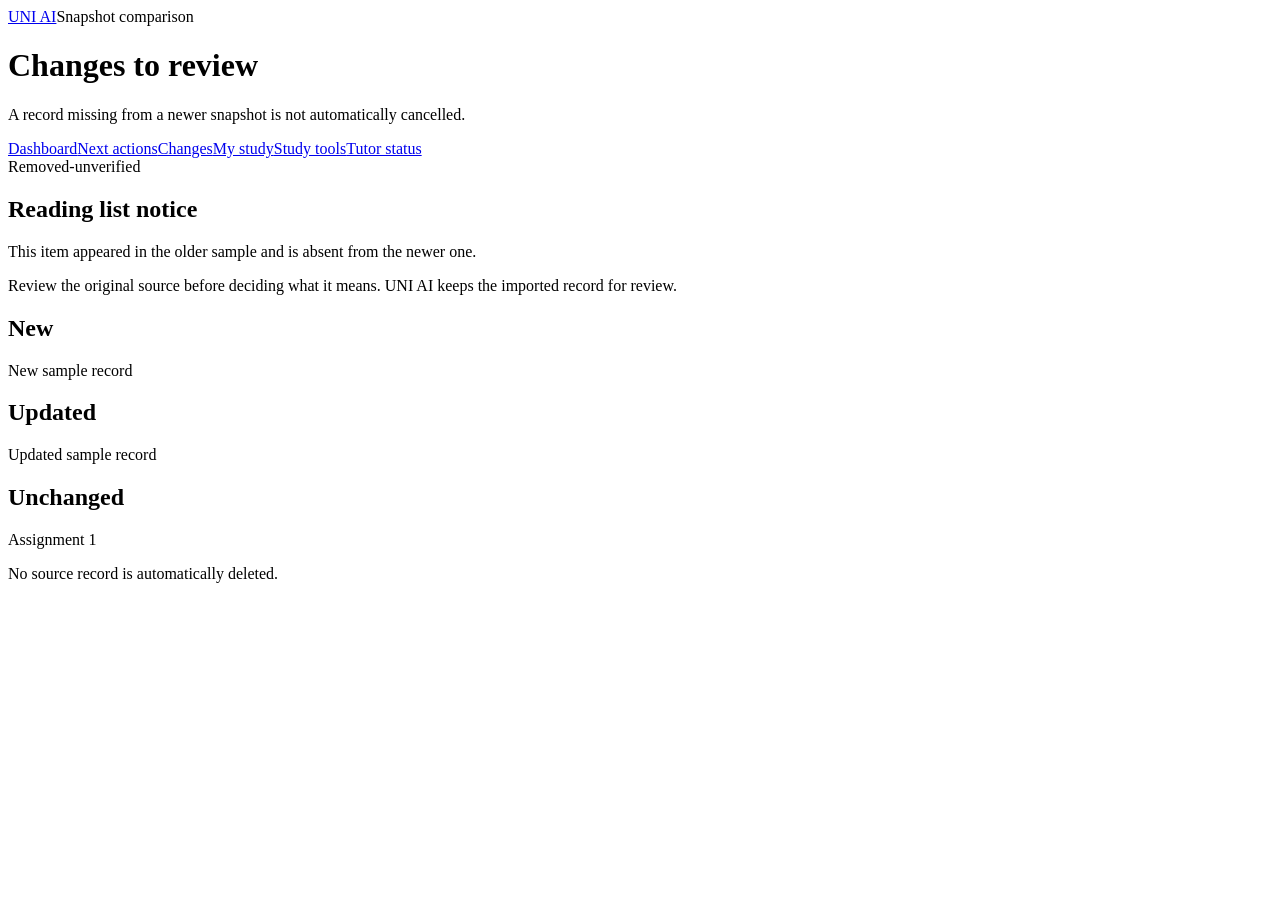
==== changes.html @ 8e0fdf9d "Add Week 4 prototype page: changes.html" ====
<!doctype html>
<html lang="en"><head><meta charset="utf-8"><meta name="viewport" content="width=device-width, initial-scale=1"><title>UNI AI — Changes</title><link rel="stylesheet" href="style.css"></head>
<body><!-- serves: REQ-004, REQ-008 -->
<header><a class="brand" href="index.html">UNI AI</a><span class="status">Snapshot comparison</span></header><main><h1>Changes to review</h1><p class="muted">A record missing from a newer snapshot is not automatically cancelled.</p>
<nav><a href="index.html">Dashboard</a><a href="next-actions.html">Next actions</a><a aria-current="page" href="changes.html">Changes</a><a href="my-study.html">My study</a><a href="study-tools.html">Study tools</a><a href="tutor.html">Tutor status</a></nav>
<article class="card warning"><span class="tag">Removed-unverified</span><h2>Reading list notice</h2><p>This item appeared in the older sample and is absent from the newer one.</p><p>Review the original source before deciding what it means. UNI AI keeps the imported record for review.</p></article>
<section class="grid"><article class="card"><h2>New</h2><p>New sample record</p></article><article class="card"><h2>Updated</h2><p>Updated sample record</p></article><article class="card"><h2>Unchanged</h2><p>Assignment 1</p></article></section></main><footer>No source record is automatically deleted.</footer></body></html>
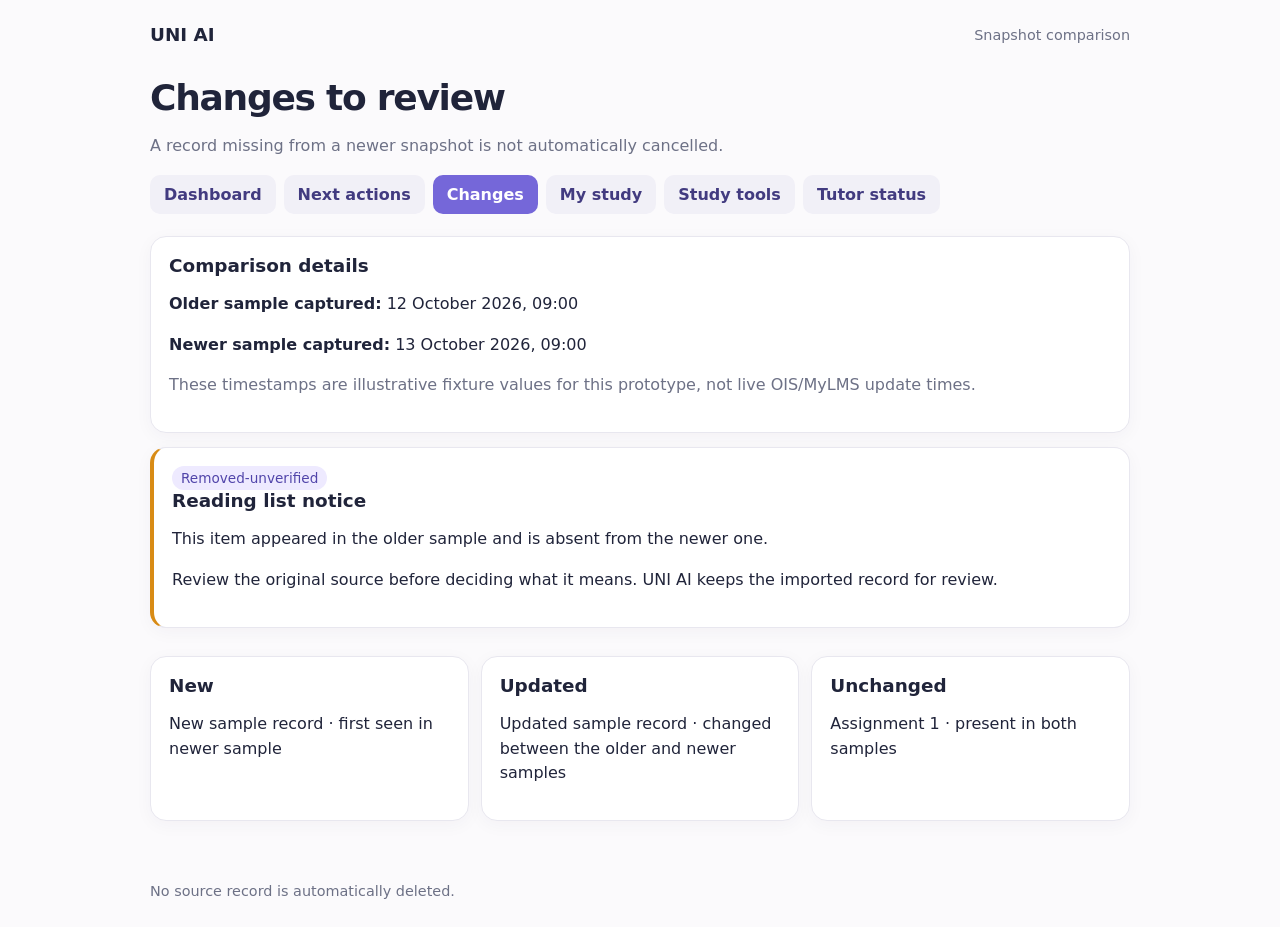
==== commit 9a06386f: "week04: sync prototype feedback improvements" ====
--- a/changes.html
+++ b/changes.html
@@ -3,5 +3,6 @@
 <body><!-- serves: REQ-004, REQ-008 -->
 <header><a class="brand" href="index.html">UNI AI</a><span class="status">Snapshot comparison</span></header><main><h1>Changes to review</h1><p class="muted">A record missing from a newer snapshot is not automatically cancelled.</p>
 <nav><a href="index.html">Dashboard</a><a href="next-actions.html">Next actions</a><a aria-current="page" href="changes.html">Changes</a><a href="my-study.html">My study</a><a href="study-tools.html">Study tools</a><a href="tutor.html">Tutor status</a></nav>
+<article class="card"><h2>Comparison details</h2><p><strong>Older sample captured:</strong> 12 October 2026, 09:00</p><p><strong>Newer sample captured:</strong> 13 October 2026, 09:00</p><p class="muted">These timestamps are illustrative fixture values for this prototype, not live OIS/MyLMS update times.</p></article>
 <article class="card warning"><span class="tag">Removed-unverified</span><h2>Reading list notice</h2><p>This item appeared in the older sample and is absent from the newer one.</p><p>Review the original source before deciding what it means. UNI AI keeps the imported record for review.</p></article>
-<section class="grid"><article class="card"><h2>New</h2><p>New sample record</p></article><article class="card"><h2>Updated</h2><p>Updated sample record</p></article><article class="card"><h2>Unchanged</h2><p>Assignment 1</p></article></section></main><footer>No source record is automatically deleted.</footer></body></html>+<section class="grid"><article class="card"><h2>New</h2><p>New sample record · first seen in newer sample</p></article><article class="card"><h2>Updated</h2><p>Updated sample record · changed between the older and newer samples</p></article><article class="card"><h2>Unchanged</h2><p>Assignment 1 · present in both samples</p></article></section></main><footer>No source record is automatically deleted.</footer></body></html>
--- a/style.css
+++ b/style.css
@@ -0,0 +1,46 @@
+* { box-sizing: border-box; }
+:root {
+  color-scheme: light;
+  font-family: Inter, ui-sans-serif, system-ui, -apple-system, sans-serif;
+  color: #20243a;
+  background: #fbfafc;
+  --ink: #20243a;
+  --muted: #6d7186;
+  --line: #e8e7ef;
+  --surface: #fff;
+  --accent: #7567d9;
+  --accent-dark: #5d51bc;
+  --lavender: #eeeaff;
+}
+body { margin: 0; min-width: 320px; background: #fbfafc; color: var(--ink); }
+header, main, footer { width: min(100% - 32px, 980px); margin-inline: auto; }
+header { padding: 24px 0 12px; display: flex; justify-content: space-between; align-items: center; gap: 16px; }
+header a { color: inherit; text-decoration: none; }
+.brand { font-size: 1.15rem; font-weight: 800; }
+.brand span { display: block; margin-top: 2px; font-size: .75rem; font-weight: 500; color: var(--muted); }
+.status { color: var(--muted); font-size: .9rem; }
+main { padding: 12px 0 48px; }
+h1 { font-size: clamp(1.6rem, 6vw, 2.25rem); margin: 8px 0 12px; letter-spacing: -.035em; }
+h2 { font-size: 1.15rem; margin-top: 0; }
+h3 { font-size: 1rem; margin: 0 0 8px; }
+p { line-height: 1.55; }
+.eyebrow { color: var(--accent-dark); font-size: .72rem; font-weight: 750; letter-spacing: .11em; }
+nav { display: flex; flex-wrap: wrap; gap: 8px; margin: 14px 0 22px; }
+nav a, .button { display: inline-block; border: 0; border-radius: 10px; padding: 10px 14px; background: #f1f0f7; color: #423b80; text-decoration: none; font: inherit; font-weight: 650; }
+nav a[aria-current="page"], .primary { background: var(--accent); color: white; }
+.card { background: var(--surface); border: 1px solid var(--line); border-radius: 16px; padding: 18px; margin: 14px 0; box-shadow: 0 4px 18px #2720440a; }
+.grid { display: grid; grid-template-columns: repeat(auto-fit, minmax(min(100%, 220px), 1fr)); gap: 12px; }
+.metrics { grid-template-columns: repeat(auto-fit, minmax(min(100%, 180px), 1fr)); }
+.metric { display: block; margin-top: 6px; font-size: 2rem; letter-spacing: -.04em; }
+.horizon { background: linear-gradient(135deg, #f4f0ff, #fff); border-color: #e6defc; }
+.tag { display: inline-block; border-radius: 999px; background: var(--lavender); padding: 4px 9px; color: #5145aa; font-size: .85rem; }
+.warning { border-left: 4px solid #d88b15; }
+.muted { color: var(--muted); }
+label { display: block; margin: 12px 0 5px; font-weight: 650; }
+input, textarea { width: 100%; border: 1px solid #c9c6d8; border-radius: 9px; padding: 11px; font: inherit; }
+footer { color: var(--muted); padding: 0 0 28px; font-size: .9rem; }
+@media (max-width: 420px) {
+  header { align-items: flex-start; flex-direction: column; }
+  .card { padding: 15px; }
+  nav a { padding: 9px 11px; }
+}
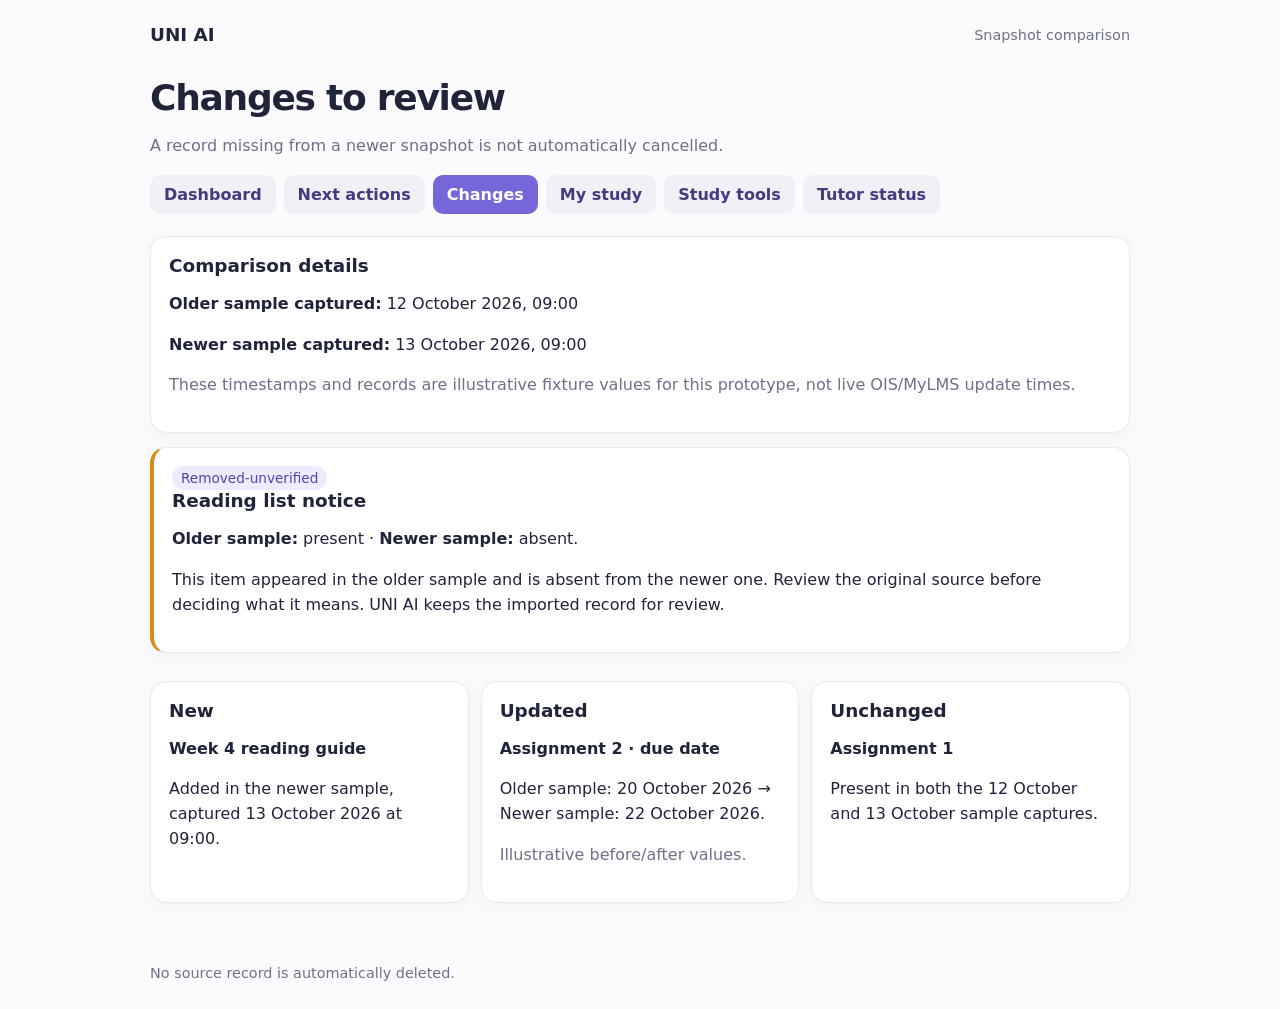
==== commit e9946b2c: "initial commit" ====
--- a/changes.html
+++ b/changes.html
@@ -3,6 +3,6 @@
 <body><!-- serves: REQ-004, REQ-008 -->
 <header><a class="brand" href="index.html">UNI AI</a><span class="status">Snapshot comparison</span></header><main><h1>Changes to review</h1><p class="muted">A record missing from a newer snapshot is not automatically cancelled.</p>
 <nav><a href="index.html">Dashboard</a><a href="next-actions.html">Next actions</a><a aria-current="page" href="changes.html">Changes</a><a href="my-study.html">My study</a><a href="study-tools.html">Study tools</a><a href="tutor.html">Tutor status</a></nav>
-<article class="card"><h2>Comparison details</h2><p><strong>Older sample captured:</strong> 12 October 2026, 09:00</p><p><strong>Newer sample captured:</strong> 13 October 2026, 09:00</p><p class="muted">These timestamps are illustrative fixture values for this prototype, not live OIS/MyLMS update times.</p></article>
-<article class="card warning"><span class="tag">Removed-unverified</span><h2>Reading list notice</h2><p>This item appeared in the older sample and is absent from the newer one.</p><p>Review the original source before deciding what it means. UNI AI keeps the imported record for review.</p></article>
-<section class="grid"><article class="card"><h2>New</h2><p>New sample record · first seen in newer sample</p></article><article class="card"><h2>Updated</h2><p>Updated sample record · changed between the older and newer samples</p></article><article class="card"><h2>Unchanged</h2><p>Assignment 1 · present in both samples</p></article></section></main><footer>No source record is automatically deleted.</footer></body></html>+<article class="card"><h2>Comparison details</h2><p><strong>Older sample captured:</strong> 12 October 2026, 09:00</p><p><strong>Newer sample captured:</strong> 13 October 2026, 09:00</p><p class="muted">These timestamps and records are illustrative fixture values for this prototype, not live OIS/MyLMS update times.</p></article>
+<article class="card warning"><span class="tag">Removed-unverified</span><h2>Reading list notice</h2><p><strong>Older sample:</strong> present · <strong>Newer sample:</strong> absent.</p><p>This item appeared in the older sample and is absent from the newer one. Review the original source before deciding what it means. UNI AI keeps the imported record for review.</p></article>
+<section class="grid"><article class="card"><h2>New</h2><p><strong>Week 4 reading guide</strong></p><p>Added in the newer sample, captured 13 October 2026 at 09:00.</p></article><article class="card"><h2>Updated</h2><p><strong>Assignment 2 · due date</strong></p><p>Older sample: 20 October 2026 → Newer sample: 22 October 2026.</p><p class="muted">Illustrative before/after values.</p></article><article class="card"><h2>Unchanged</h2><p><strong>Assignment 1</strong></p><p>Present in both the 12 October and 13 October sample captures.</p></article></section></main><footer>No source record is automatically deleted.</footer></body></html>
